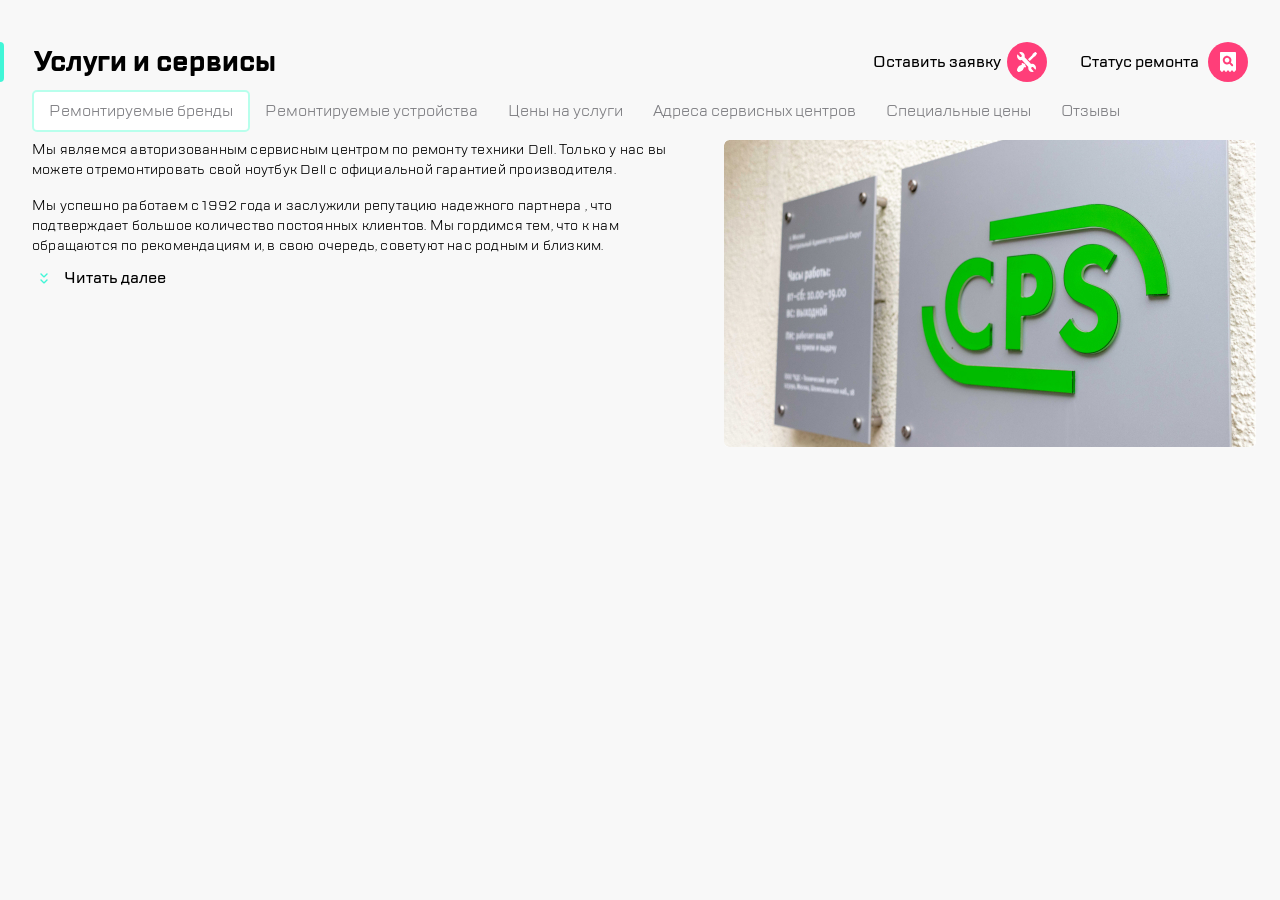
==== index.html @ c45e143f "1.3" ====
<!DOCTYPE html>
<html lang="ru">
<head>
    <meta charset="UTF-8">
    <meta http-equiv="X-UA-Compatible" content="IE=edge">
    <meta name="viewport" content="width=device-width, initial-scale=1.0, maximum-scale=1.0, user-scalable=0">
    <link rel="stylesheet" href="style.css">
    <title>CPS</title>
</head>
<body>
    <header class="header wrapper">
        <div class="header__left wrapper">
            <div class="header__burger button">   
            </div>
            <div class="header__devider"></div>
            <img src="img/logo.svg" alt="Логотип">
        </div>
        <div class="header__right wrapper">
            <div class="header__buttons-aside wrapper">
                <a href="#" class="header__call button"></a>
                <a href="#" class="header__chat button"></a>
                <a href="#" class="header__profile button"></a>
            </div>
            <div class="header__devider"></div>
            <div class="header__buttons-top buttons-top wrapper">
                <a href="#" class="header__request request button"></a>
                <a href="#" class="header__status status button"></a>
            </div>
        </div>
    </header>
    <main>
        <article class="services">
            <div class="services__header wrapper">
                <div class="services__container-for-heading">
                    <h2 class="services__heading">Услуги и сервисы</h2>
                </div>
                <div class="services__buttons-top buttons-top wrapper">
                    <div class="wrapper">
                        <label for="services__request">
                            Оставить заявку
                        </label>
                        <a href="#" class="services__request request button" id="services__request"></a>
                    </div>
                    <div class="wrapper">
                        <label for="services__status">
                            Статус ремонта
                        </label>
                        <a href="#" class="services__status status button" id="services__status"></a>
                    </div>
                </div>
            </div>
            <div class="services__slide-menu">
                <button class="services__item">Ремонтируемые бренды</button>
                <button class="services__item">Ремонтируемые устройства</button>
                <button class="services__item">Цены на услуги</button>
                <button class="services__item">Адреса сервисных центров</button>
                <button class="services__item">Специальные цены</button>
                <button class="services__item">Отзывы</button>
            </div>
            <div class="services__body">
                <div class="services__container-for-text">
                    <p class="services__text">
                        Мы являемся авторизованным сервисным центром по ремонту техники Dell. 
                        Только у нас вы можете отремонтировать свой ноутбук Dell с официальной гарантией производителя.
                    </p>
                    <p class="services__text">
                        Мы успешно работаем с 1992 года и заслужили репутацию надежного партнера
                        <span>, что подтверждает большое количество постоянных клиентов. Мы гордимся 
                        тем, что к нам обращаются по рекомендациям и, в свою очередь, советуют нас родным и близким.</span>
                    </p>
                    <div class="services__container-for-read-more">
                        <button class="services__read-more">
                            Читать далее
                        </button>
                    </div>
                </div>
                <img src="img/services.jpg" alt="Вывеска CPS" class="services__image">
            </div>
        </article>
    </main>
</body>
</html>
---- style.css ----
@font-face {
    font-family: 'TT Lakes';
    src: url('font/TTLakes-Regular.eot');
    src: local('TT Lakes Regular'), local('TTLakes-Regular'),
        url('font/TTLakes-Regular.eot?#iefix') format('embedded-opentype'),
        url('font/TTLakes-Regular.woff') format('woff'),
        url('font/TTLakes-Regular.ttf') format('truetype');
    font-weight: normal;
    font-style: normal;
}

@font-face {
    font-family: 'TT Lakes';
    src: url('font/TTLakes-Medium.eot');
    src: local('TT Lakes Medium'), local('TTLakes-Medium'),
        url('font/TTLakes-Medium.eot?#iefix') format('embedded-opentype'),
        url('font/TTLakes-Medium.woff') format('woff'),
        url('font/TTLakes-Medium.ttf') format('truetype');
    font-weight: 500;
    font-style: normal;
}

@font-face {
    font-family: 'TT Lakes';
    src: url('font/TTLakes-Bold.eot');
    src: local('TT Lakes Bold'), local('TTLakes-Bold'),
        url('font/TTLakes-Bold.eot?#iefix') format('embedded-opentype'),
        url('font/TTLakes-Bold.woff') format('woff'),
        url('font/TTLakes-Bold.ttf') format('truetype');
    font-weight: bold;
    font-style: normal;
}

body {
    margin: 0;
    padding: 0;
    background-color: #f8f8f8;
    font-family: 'TT Lakes';
}

p {margin: 0;}

.wrapper {
    display: flex;
    justify-content: space-between;
    align-items: center;
}

.header {
    height: 88px;
    border-bottom: 1px solid #b8ffec;
    background-color: #ffffff;
}

.header__left {
    width: 154px;
    margin-left: 16px;
}

.header__buttons-aside {
    display: none;
}

.button {
    width: 40px;
    height: 40px;
    background-color: #ff3e79;
    border-radius: 50%;
    position: relative;
}

.header__burger::before {
    content: "";
    position: absolute;
    top: 12px;
    right: 11px;
    bottom: 12px;
    left: 11px;
    width: 18px;
    height: 16px;
    background: url("img/burger.svg") no-repeat;
}

.header__right {
    width: 118px;
    margin-right: 16px;
}

.buttons-top {
    width: 96px;
}

.header__right .header__devider {
    width: 2px;
    height: 32px;
    background-color: #eaeaea;
}

.request::before {
    content: "";
    position: absolute;
    top: 10px;
    right: 10px;
    bottom: 10px;
    left: 10px;
    width: 20px;
    height: 20px;
    background: url("img/request.svg") no-repeat;
}

.status::before {
    content: "";
    position: absolute;
    top: 10px;
    right: 12px;
    bottom: 10px;
    left: 12px;
    width: 16px;
    height: 20px;
    background: url("img/status.svg") no-repeat;
}

.services__header .buttons-top {
    display: none;
}

.services__heading {
    font-family: 'TT Lakes';
    font-weight: bold;
    font-size: 28px;
    line-height: 40px;
}

.services__container-for-heading {
    display: flex;
    align-items: center;
    height: 40px;
    margin-top: 24px;
}

.services__container-for-heading::before {
    content: "";
    width: 4px;
    height: 40px;
    background-color: #41F6D7;
    border-top-right-radius: 30px;
    border-bottom-right-radius: 30px;
    margin-right: 12px;
}

.services__slide-menu {
    display: flex;
    overflow-x: scroll;
    margin: 24px 16px;
    -webkit-mask: linear-gradient(
      to right,
      rgba(0, 0, 0, 1) 95%,
      rgba(0, 0, 0, 0) 100%
    );
}

.services__slide-menu::-webkit-scrollbar {
    width: 0;
    height: 0;
}

.services__item {
    flex-shrink: 0;
    font-family: 'TT Lakes';
    font-size: 16px;
    color: #7E7E82;
    background-color: #f8f8f8;
    border: none;
    padding: 8px 15px;
}

.services__item:first-child {
    box-sizing: border-box;
    border: 2px solid #B8FFEC;
    border-radius: 5px; 
    background-color: #ffffff;
}

.services__container-for-text {
    margin: 0px 16px;
}

.services__text {
    font-size: 14px;
    letter-spacing: 0.2px;
    line-height: 18px;
}

.services__text:last-of-type {
    display: none;
}

.services__container-for-read-more {
    display: flex;
    gap: 8px;
    align-items: center;
    width: 100%;
    height: 24px;
    margin: 16px 0px;
}

.services__container-for-read-more::before {
    content: "";
    width: 24px;
    height: 24px;
    background: url("img/read-more.svg") no-repeat 50% 50%;
}

.services__read-more {
    border: none;
    font-family: 'TT Lakes';
    font-weight: 500;
    font-size: 16px;
    background-color: #f8f8f8;
    padding: 0;
}

.services__image {
    width: 320px;
    height: auto;
}

@media (min-width: 767px) {
    .header__left {
        width: 180px;
        margin-left: 24px;
    }

    .header__right {
        width: 290px;
        margin-right: 24px;
    }

    .header__buttons-aside {
        display: flex;
        width: 152px;
    }
    
    .header__call::before {
        content: "";
        position: absolute;
        top: 11px;
        right: 11px;
        bottom: 11px;
        left: 11px;
        width: 18px;
        height: 18px;
        background: url("img/call.svg") no-repeat;
    }

    .header__chat::before {
        content: "";
        position: absolute;
        top: 11px;
        right: 10px;
        bottom: 11px;
        left: 10px;
        width: 20px;
        height: 20px;
        background: url("img/chat.svg") no-repeat;
    }

    .header__profile::before {
        content: "";
        position: absolute;
        top: 10px;
        right: 10px;
        bottom: 10px;
        left: 10px;
        width: 20px;
        height: 18px;
        background: url("img/profile.svg") no-repeat;
    }

    .header__left .header__devider {
        width: 2px;
        height: 32px;
        background-color: #eaeaea;
    }

    .services__container-for-heading::before {
        margin-right: 20px;
    }

    .services__slide-menu {
        margin: 32px 24px;
    }

    .services__container-for-text {
        margin: 0px;
    }

    .services__body {
        display: flex;
        justify-content: space-between;
        align-items: flex-start;
        gap: 48px;
        margin: 0px 24px;
    }

    .services__text {
        line-height: 20px;
    }

    .services__text:last-of-type {
        display: block;
        margin-top: 16px;
    }

    .services__text:last-of-type span {
        display: none;
    }

    .services__container-for-read-more {
        margin-top: 10px;
    }

    .services__image {
        width: 360px;
        border-radius: 5px;
    }
}

@media (min-width: 1120px) {
    .header {
        display: none;
    }

    .services__container-for-heading {
        margin: 0; 
    }

    .services__container-for-heading::before {
        margin-right: 30px;
    }

    .services__header {
        margin-top: 42px;
    }

    .services__header .buttons-top {
        display: flex;
        width: 375px;
        margin-right: 32px;
    }

    .services__buttons-top .wrapper:first-child {
        width: 174px;
    }

    .services__buttons-top .wrapper:last-child {
        width: 168px;
    }

    .buttons-top label {
        font-weight: 500;
        font-size: 16px;
    }

    .services__slide-menu {
        flex-wrap: wrap;
        overflow-x: hidden;
        margin: 8px 0px 8px 32px;
    }

    .services__body {
        gap: 36px;
        margin-left: 32px;
    }

    .services__text:last-of-type span   {
        display: inline;
    }

    .services__image {
        width: 100%;
    }
}
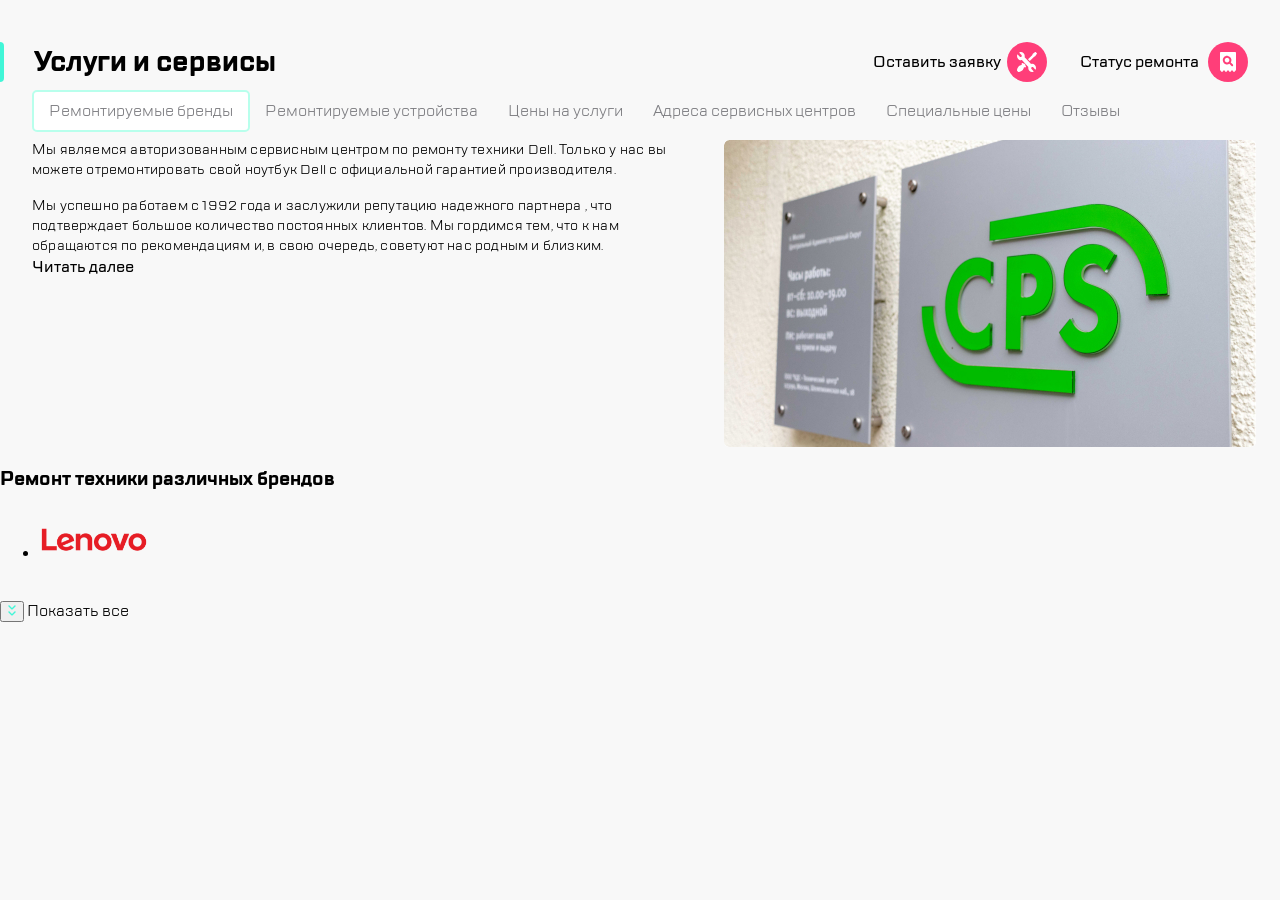
==== commit 51c8fc1b: "Update index.html" ====
--- a/index.html
+++ b/index.html
@@ -4,6 +4,10 @@
     <meta charset="UTF-8">
     <meta http-equiv="X-UA-Compatible" content="IE=edge">
     <meta name="viewport" content="width=device-width, initial-scale=1.0, maximum-scale=1.0, user-scalable=0">
+    <link
+    rel="stylesheet"
+    href="https://cdn.jsdelivr.net/npm/swiper@8/swiper-bundle.min.css"
+    />
     <link rel="stylesheet" href="style.css">
     <title>CPS</title>
 </head>
@@ -68,8 +72,8 @@
                         <span>, что подтверждает большое количество постоянных клиентов. Мы гордимся 
                         тем, что к нам обращаются по рекомендациям и, в свою очередь, советуют нас родным и близким.</span>
                     </p>
-                    <div class="services__container-for-read-more">
-                        <button class="services__read-more">
+                    <div class="container-for-read-more">
+                        <button class="services__read-more read-more">
                             Читать далее
                         </button>
                     </div>
@@ -77,6 +81,34 @@
                 <img src="img/services.jpg" alt="Вывеска CPS" class="services__image">
             </div>
         </article>
+        <section class="brands">
+            <h3 class="brands__title title">Ремонт техники различных брендов</h2>
+            <div class="brands__swiper swiper" data-mobile="false">
+                <ul class="brands__list swiper-wrapper">
+                    <li class="brands__item swiper-slide"><a href="#"><img src="img/brands/len.svg" alt="Lenovo"></a></li>
+                    <li class="brands__item swiper-slide"><a href="#"><img src="img/brands/sam.svg" alt="Samsung"></a></li>
+                    <li class="brands__item swiper-slide"><a href="#"><img src="img/brands/app.svg" alt="Apple"></a></li>
+                    <li class="brands__item swiper-slide"><a href="#"><img src="img/brands/vs.svg" alt="ViewSonic"></a></li>
+                    <li class="brands__item swiper-slide"><a href="#"><img src="img/brands/bosch.svg" alt="Bosch"></a></li>
+                    <li class="brands__item swiper-slide"><a href="#"><img src="img/brands/hp.svg" alt="hp"></a></li>
+                    <li class="brands__item swiper-slide item-hidden"><a href="#"><img src="img/brands/acer.svg" alt="Acer"></a></li>
+                    <li class="brands__item swiper-slide item-hidden"><a href="#"><img src="img/brands/sony.svg" alt="Sony"></a></li>
+                    <li class="brands__item swiper-slide item-hidden"><a href="#"><img src="img/brands/len.svg" alt="Lenovo"></a></li>
+                    <li class="brands__item swiper-slide item-hidden"><a href="#"><img src="img/brands/sam.svg" alt="Samsung"></a></li>
+                    <li class="brands__item swiper-slide item-hidden"><a href="#"><img src="img/brands/app.svg" alt="Apple"></a></li>
+                </ul>
+                <div class="brands__swiper-pagination swiper-pagination"></div>
+            </div>
+            <div class="brands__container-for-show-more">
+                <button class="brands__show-more" id="brands__show-more">
+                    <img src="img/read-more.svg" alt="Показать все" class="brands__icon">
+                </button>
+                <label for="brands__show-more" class="label">Показать все</label>
+            </div>
+        </section>
     </main>
+    <script src="https://cdn.jsdelivr.net/npm/swiper@8/swiper-bundle.min.js"></script>
+    <script src="slider.js"></script>
+    <script src="read-more.js"></script>
 </body>
-</html>+</html>
